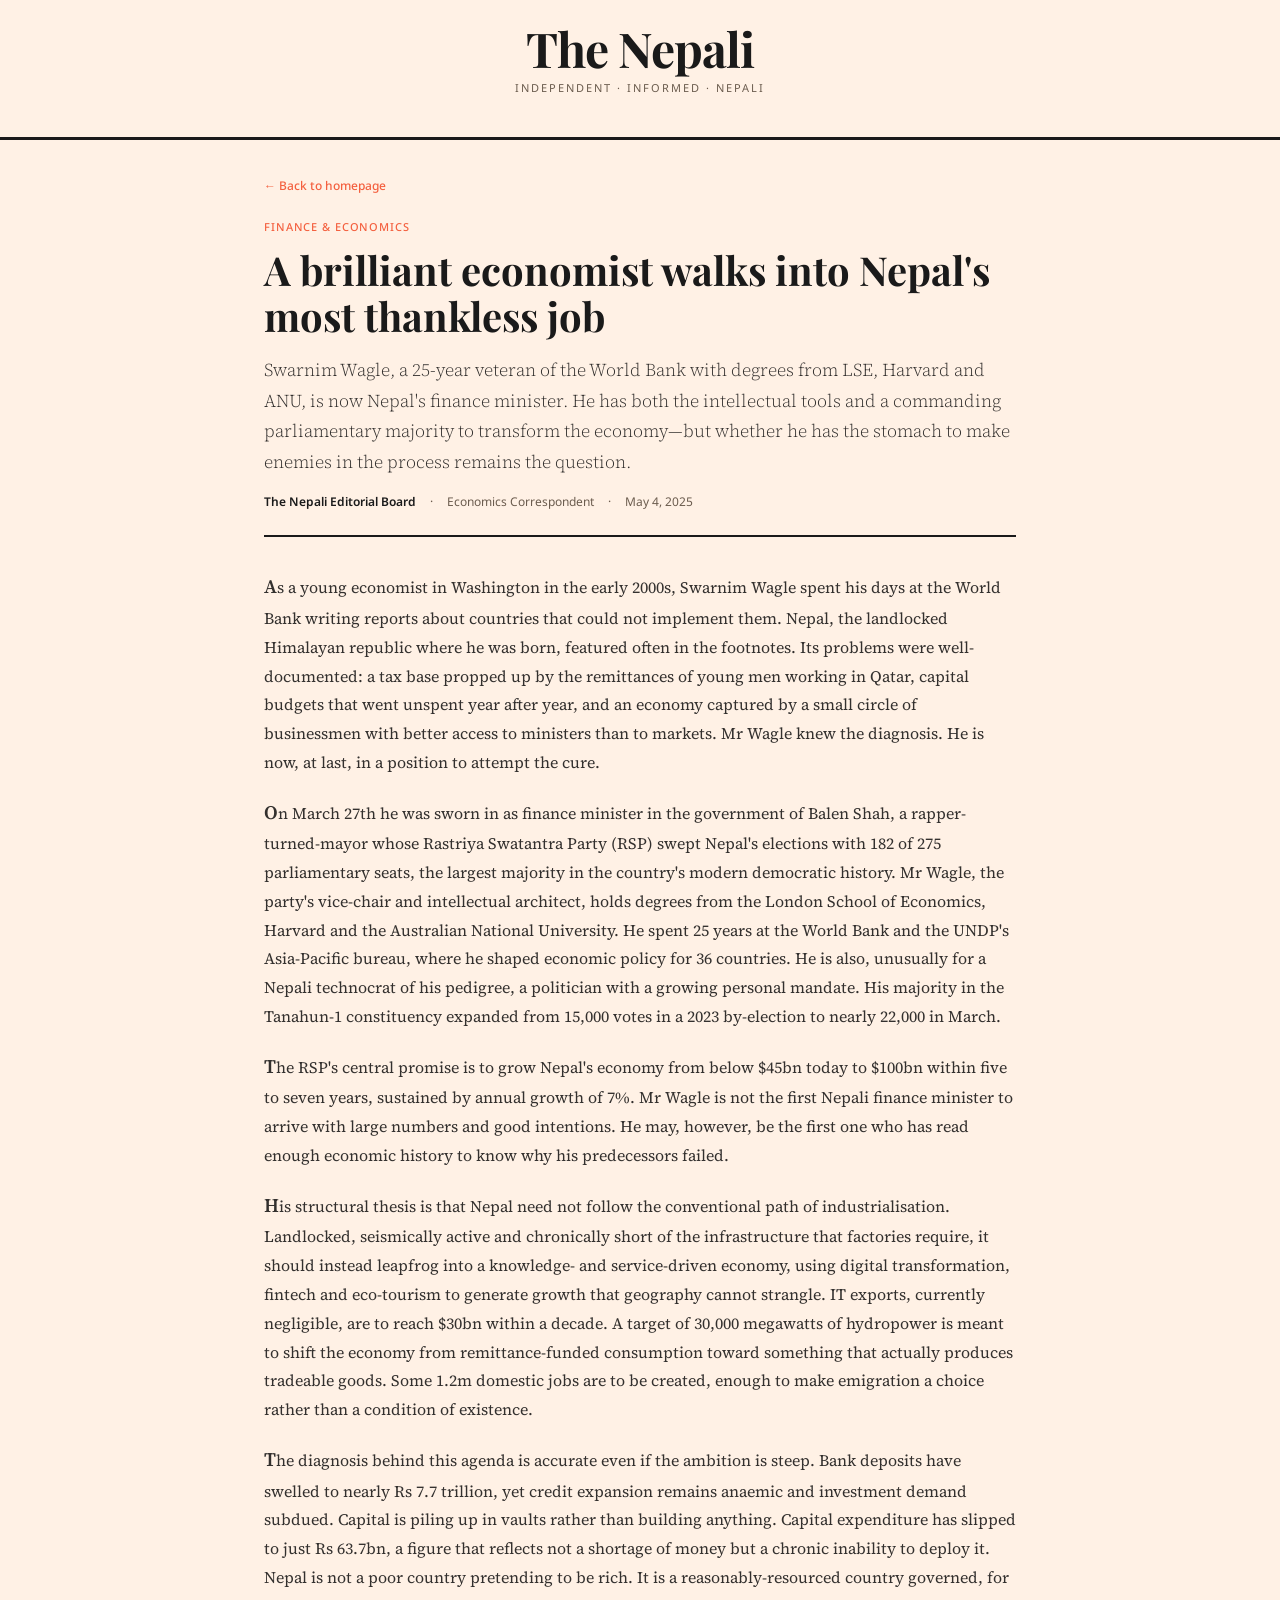
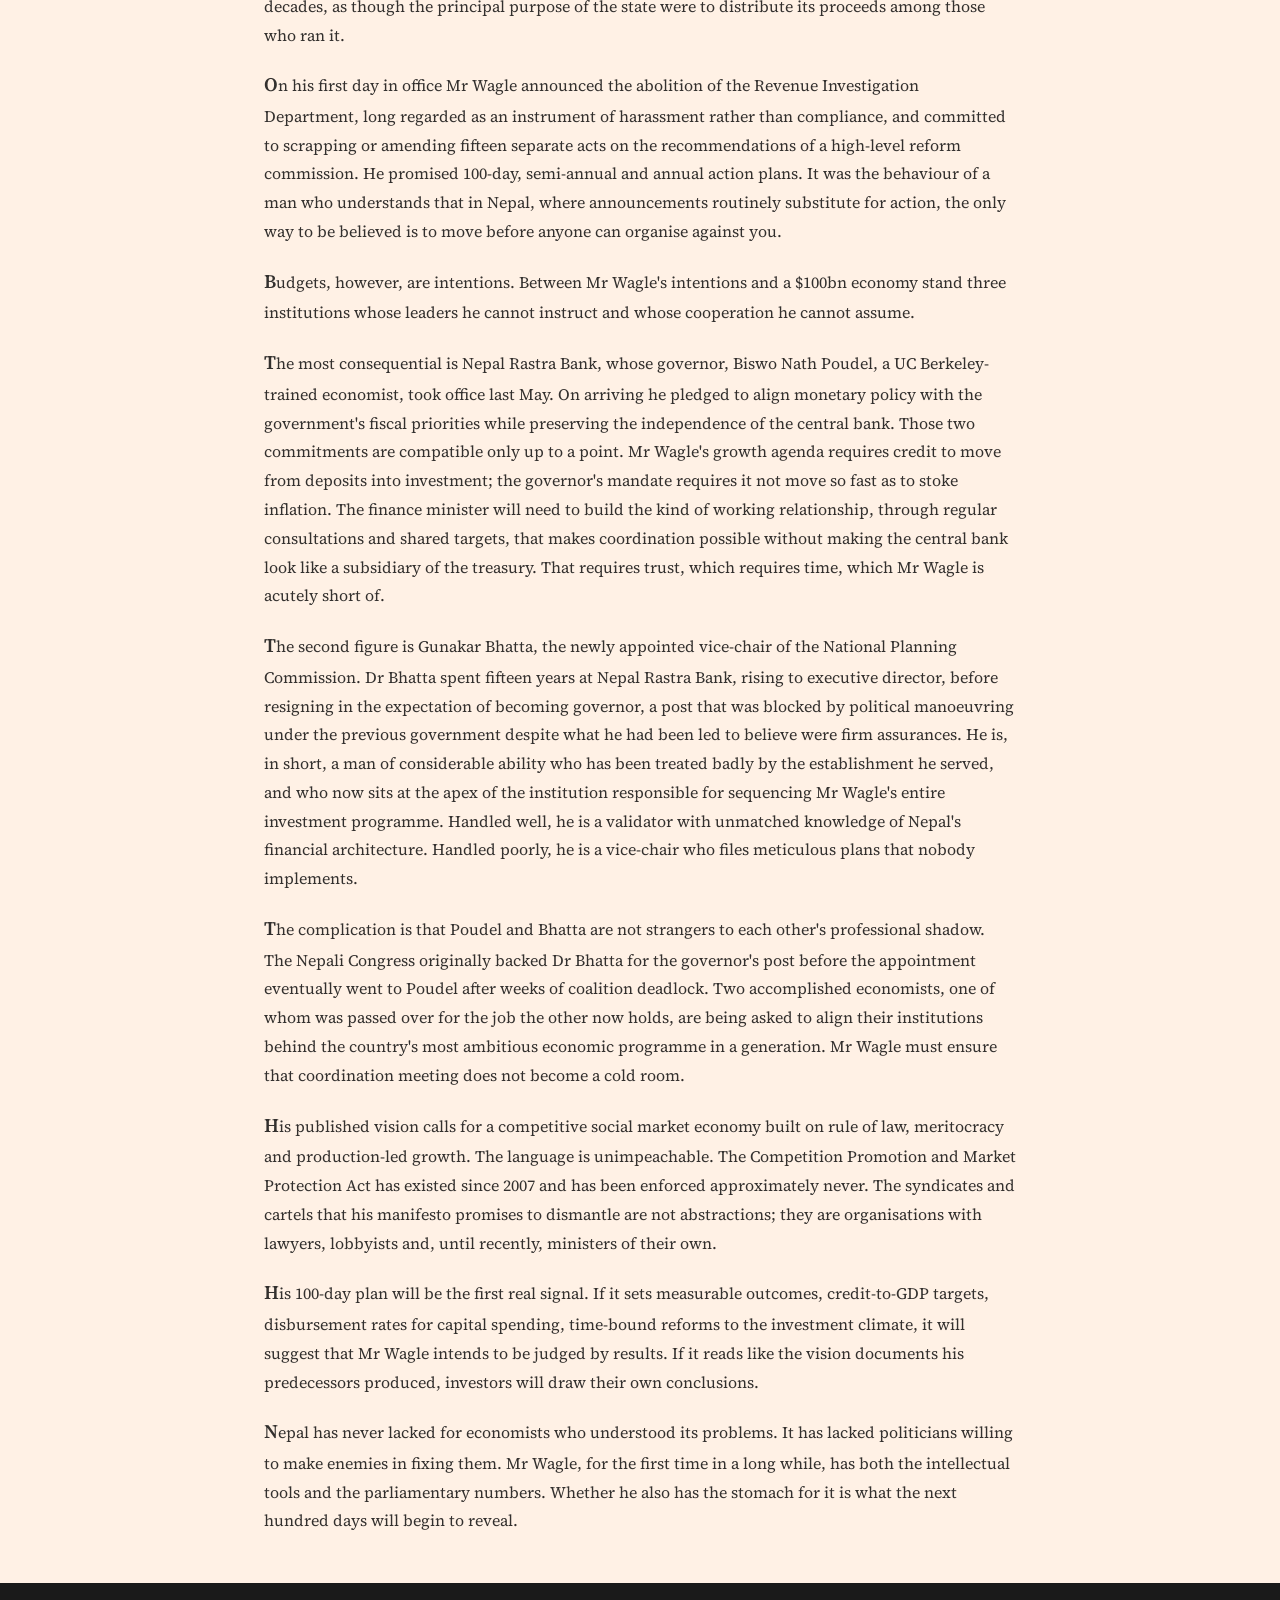
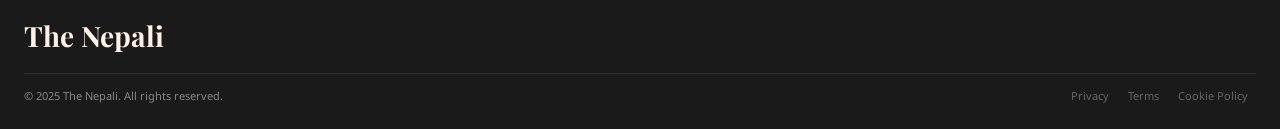
==== story-swarnim-wagle.html @ 5c68b899 "Add full story page for Swarnim Wagle article" ====
<!DOCTYPE html>
<html lang="en">
<head>
  <meta charset="UTF-8" />
  <meta name="viewport" content="width=device-width, initial-scale=1.0" />
  <title>A brilliant economist walks into Nepal's most thankless job – The Nepali</title>
  <link rel="preconnect" href="https://fonts.googleapis.com" />
  <link href="https://fonts.googleapis.com/css2?family=Playfair+Display:ital,wght@0,400;0,600;0,700;1,400;1,600&family=Source+Serif+4:ital,wght@0,300;0,400;0,600;1,300;1,400&family=Noto+Sans:wght@300;400;500&display=swap" rel="stylesheet" />
  <style>
    :root {
      --ft-pink:    #FFF1E5;
      --ft-salmon:  #F4603F;
      --ft-dark:    #1A1A1A;
      --ft-mid:     #33302E;
      --ft-warm:    #6B5C4E;
      --ft-border:  #CFC8C0;
      --ft-rule:    #E3DDD7;
      --ft-accent:  #C0392B;
      --ft-gold:    #A67C52;
      --ft-link:    #0F5499;
      --ft-light:   #F9F4EF;
      --serif:      'Playfair Display', Georgia, serif;
      --body-serif: 'Source Serif 4', Georgia, serif;
      --sans:       'Noto Sans', sans-serif;
    }

    *, *::before, *::after { box-sizing: border-box; margin: 0; padding: 0; }
    html { scroll-behavior: smooth; }

    body {
      background: var(--ft-pink);
      color: var(--ft-dark);
      font-family: var(--body-serif);
      font-size: 16px;
      line-height: 1.5;
    }

    a { color: inherit; text-decoration: none; }
    a:hover { color: var(--ft-salmon); }

    .container {
      max-width: 800px;
      margin: 0 auto;
      padding: 0 24px;
    }

    header {
      background: var(--ft-pink);
      border-bottom: 3px solid var(--ft-dark);
      padding: 24px 0;
      margin-bottom: 32px;
    }

    .masthead {
      text-align: center;
      margin-bottom: 16px;
    }

    .masthead h1 {
      font-family: var(--serif);
      font-size: 48px;
      font-weight: 700;
      letter-spacing: -1px;
      color: var(--ft-dark);
      line-height: 1;
      margin-bottom: 8px;
    }

    .tagline {
      font-family: var(--sans);
      font-size: 11px;
      color: var(--ft-warm);
      letter-spacing: .18em;
      text-transform: uppercase;
    }

    .back-link {
      font-family: var(--sans);
      font-size: 12px;
      color: var(--ft-salmon);
      font-weight: 500;
      display: inline-block;
      margin-bottom: 24px;
    }
    .back-link::before { content: '← '; }

    .article-header {
      margin-bottom: 32px;
      border-bottom: 2px solid var(--ft-dark);
      padding-bottom: 24px;
    }

    .article-kicker {
      font-family: var(--sans);
      font-size: 11px;
      font-weight: 500;
      letter-spacing: .08em;
      text-transform: uppercase;
      color: var(--ft-salmon);
      margin-bottom: 12px;
    }

    .article-headline {
      font-family: var(--serif);
      font-size: 40px;
      font-weight: 700;
      line-height: 1.15;
      color: var(--ft-dark);
      margin-bottom: 16px;
    }

    .article-deck {
      font-family: var(--body-serif);
      font-size: 18px;
      font-weight: 300;
      color: var(--ft-mid);
      line-height: 1.7;
      margin-bottom: 0;
    }

    .byline {
      font-family: var(--sans);
      font-size: 12px;
      color: var(--ft-warm);
      display: flex;
      gap: 12px;
      align-items: center;
      margin-top: 16px;
    }
    .byline strong { color: var(--ft-dark); font-weight: 600; }
    .byline-dot::after { content: '·'; margin: 0 2px; }

    .article-body {
      font-family: var(--body-serif);
      font-size: 16px;
      line-height: 1.8;
      color: var(--ft-mid);
    }

    .article-body p {
      margin-bottom: 18px;
    }

    .article-body p:first-letter {
      font-size: 1.2em;
      font-weight: 600;
    }

    footer {
      background: var(--ft-dark);
      color: #888;
      padding: 32px 0 24px;
      margin-top: 48px;
    }

    .footer-inner {
      max-width: 1280px;
      margin: 0 auto;
      padding: 0 24px;
    }

    .footer-logo {
      font-family: var(--serif);
      font-size: 28px;
      font-weight: 700;
      color: var(--ft-pink);
      margin-bottom: 16px;
    }

    .footer-bottom {
      padding-top: 14px;
      font-family: var(--sans);
      font-size: 11px;
      display: flex;
      justify-content: space-between;
      flex-wrap: wrap;
      gap: 8px;
      border-top: 1px solid #333;
    }
  </style>
</head>
<body>

  <header>
    <div class="container">
      <div class="masthead">
        <h1>The Nepali</h1>
        <div class="tagline">Independent · Informed · Nepali</div>
      </div>
    </div>
  </header>

  <div class="container">
    <a class="back-link" href="the-nepali.html">Back to homepage</a>

    <article>
      <div class="article-header">
        <div class="article-kicker">Finance & Economics</div>
        <h1 class="article-headline">A brilliant economist walks into Nepal's most thankless job</h1>
        <p class="article-deck">
          Swarnim Wagle, a 25-year veteran of the World Bank with degrees from LSE, Harvard and ANU, is now Nepal's finance minister. He has both the intellectual tools and a commanding parliamentary majority to transform the economy—but whether he has the stomach to make enemies in the process remains the question.
        </p>
        <div class="byline">
          <strong>The Nepali Editorial Board</strong>
          <span class="byline-dot"></span>
          Economics Correspondent
          <span class="byline-dot"></span>
          May 4, 2025
        </div>
      </div>

      <div class="article-body">
        <p>As a young economist in Washington in the early 2000s, Swarnim Wagle spent his days at the World Bank writing reports about countries that could not implement them. Nepal, the landlocked Himalayan republic where he was born, featured often in the footnotes. Its problems were well-documented: a tax base propped up by the remittances of young men working in Qatar, capital budgets that went unspent year after year, and an economy captured by a small circle of businessmen with better access to ministers than to markets. Mr Wagle knew the diagnosis. He is now, at last, in a position to attempt the cure.</p>

        <p>On March 27th he was sworn in as finance minister in the government of Balen Shah, a rapper-turned-mayor whose Rastriya Swatantra Party (RSP) swept Nepal's elections with 182 of 275 parliamentary seats, the largest majority in the country's modern democratic history. Mr Wagle, the party's vice-chair and intellectual architect, holds degrees from the London School of Economics, Harvard and the Australian National University. He spent 25 years at the World Bank and the UNDP's Asia-Pacific bureau, where he shaped economic policy for 36 countries. He is also, unusually for a Nepali technocrat of his pedigree, a politician with a growing personal mandate. His majority in the Tanahun-1 constituency expanded from 15,000 votes in a 2023 by-election to nearly 22,000 in March.</p>

        <p>The RSP's central promise is to grow Nepal's economy from below $45bn today to $100bn within five to seven years, sustained by annual growth of 7%. Mr Wagle is not the first Nepali finance minister to arrive with large numbers and good intentions. He may, however, be the first one who has read enough economic history to know why his predecessors failed.</p>

        <p>His structural thesis is that Nepal need not follow the conventional path of industrialisation. Landlocked, seismically active and chronically short of the infrastructure that factories require, it should instead leapfrog into a knowledge- and service-driven economy, using digital transformation, fintech and eco-tourism to generate growth that geography cannot strangle. IT exports, currently negligible, are to reach $30bn within a decade. A target of 30,000 megawatts of hydropower is meant to shift the economy from remittance-funded consumption toward something that actually produces tradeable goods. Some 1.2m domestic jobs are to be created, enough to make emigration a choice rather than a condition of existence.</p>

        <p>The diagnosis behind this agenda is accurate even if the ambition is steep. Bank deposits have swelled to nearly Rs 7.7 trillion, yet credit expansion remains anaemic and investment demand subdued. Capital is piling up in vaults rather than building anything. Capital expenditure has slipped to just Rs 63.7bn, a figure that reflects not a shortage of money but a chronic inability to deploy it. Nepal is not a poor country pretending to be rich. It is a reasonably-resourced country governed, for decades, as though the principal purpose of the state were to distribute its proceeds among those who ran it.</p>

        <p>On his first day in office Mr Wagle announced the abolition of the Revenue Investigation Department, long regarded as an instrument of harassment rather than compliance, and committed to scrapping or amending fifteen separate acts on the recommendations of a high-level reform commission. He promised 100-day, semi-annual and annual action plans. It was the behaviour of a man who understands that in Nepal, where announcements routinely substitute for action, the only way to be believed is to move before anyone can organise against you.</p>

        <p>Budgets, however, are intentions. Between Mr Wagle's intentions and a $100bn economy stand three institutions whose leaders he cannot instruct and whose cooperation he cannot assume.</p>

        <p>The most consequential is Nepal Rastra Bank, whose governor, Biswo Nath Poudel, a UC Berkeley-trained economist, took office last May. On arriving he pledged to align monetary policy with the government's fiscal priorities while preserving the independence of the central bank. Those two commitments are compatible only up to a point. Mr Wagle's growth agenda requires credit to move from deposits into investment; the governor's mandate requires it not move so fast as to stoke inflation. The finance minister will need to build the kind of working relationship, through regular consultations and shared targets, that makes coordination possible without making the central bank look like a subsidiary of the treasury. That requires trust, which requires time, which Mr Wagle is acutely short of.</p>

        <p>The second figure is Gunakar Bhatta, the newly appointed vice-chair of the National Planning Commission. Dr Bhatta spent fifteen years at Nepal Rastra Bank, rising to executive director, before resigning in the expectation of becoming governor, a post that was blocked by political manoeuvring under the previous government despite what he had been led to believe were firm assurances. He is, in short, a man of considerable ability who has been treated badly by the establishment he served, and who now sits at the apex of the institution responsible for sequencing Mr Wagle's entire investment programme. Handled well, he is a validator with unmatched knowledge of Nepal's financial architecture. Handled poorly, he is a vice-chair who files meticulous plans that nobody implements.</p>

        <p>The complication is that Poudel and Bhatta are not strangers to each other's professional shadow. The Nepali Congress originally backed Dr Bhatta for the governor's post before the appointment eventually went to Poudel after weeks of coalition deadlock. Two accomplished economists, one of whom was passed over for the job the other now holds, are being asked to align their institutions behind the country's most ambitious economic programme in a generation. Mr Wagle must ensure that coordination meeting does not become a cold room.</p>

        <p>His published vision calls for a competitive social market economy built on rule of law, meritocracy and production-led growth. The language is unimpeachable. The Competition Promotion and Market Protection Act has existed since 2007 and has been enforced approximately never. The syndicates and cartels that his manifesto promises to dismantle are not abstractions; they are organisations with lawyers, lobbyists and, until recently, ministers of their own.</p>

        <p>His 100-day plan will be the first real signal. If it sets measurable outcomes, credit-to-GDP targets, disbursement rates for capital spending, time-bound reforms to the investment climate, it will suggest that Mr Wagle intends to be judged by results. If it reads like the vision documents his predecessors produced, investors will draw their own conclusions.</p>

        <p>Nepal has never lacked for economists who understood its problems. It has lacked politicians willing to make enemies in fixing them. Mr Wagle, for the first time in a long while, has both the intellectual tools and the parliamentary numbers. Whether he also has the stomach for it is what the next hundred days will begin to reveal.</p>
      </div>
    </article>
  </div>

  <footer>
    <div class="footer-inner">
      <div class="footer-logo">The Nepali</div>
      <div class="footer-bottom">
        <span>© 2025 The Nepali. All rights reserved.</span>
        <span>
          <a href="#" style="color:#666;margin:0 8px;">Privacy</a>
          <a href="#" style="color:#666;margin:0 8px;">Terms</a>
          <a href="#" style="color:#666;margin:0 8px;">Cookie Policy</a>
        </span>
      </div>
    </div>
  </footer>

</body>
</html>
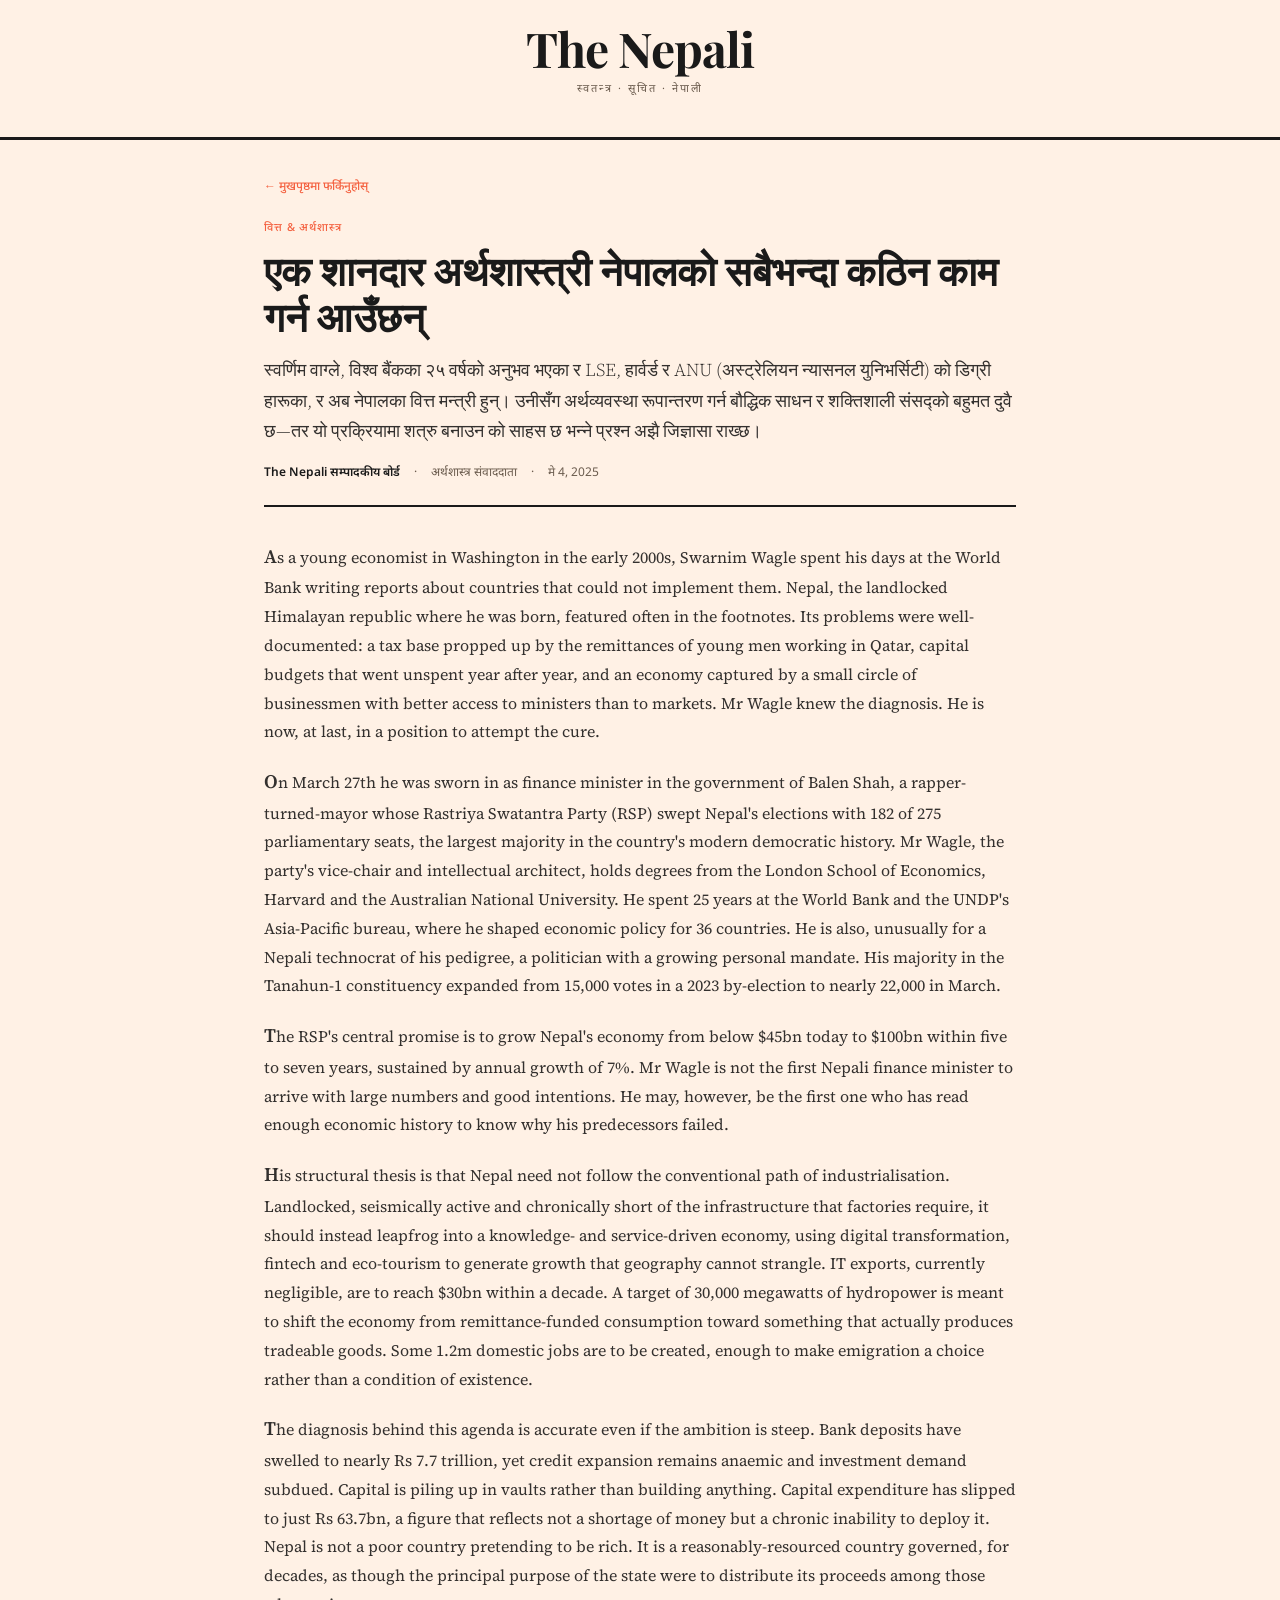
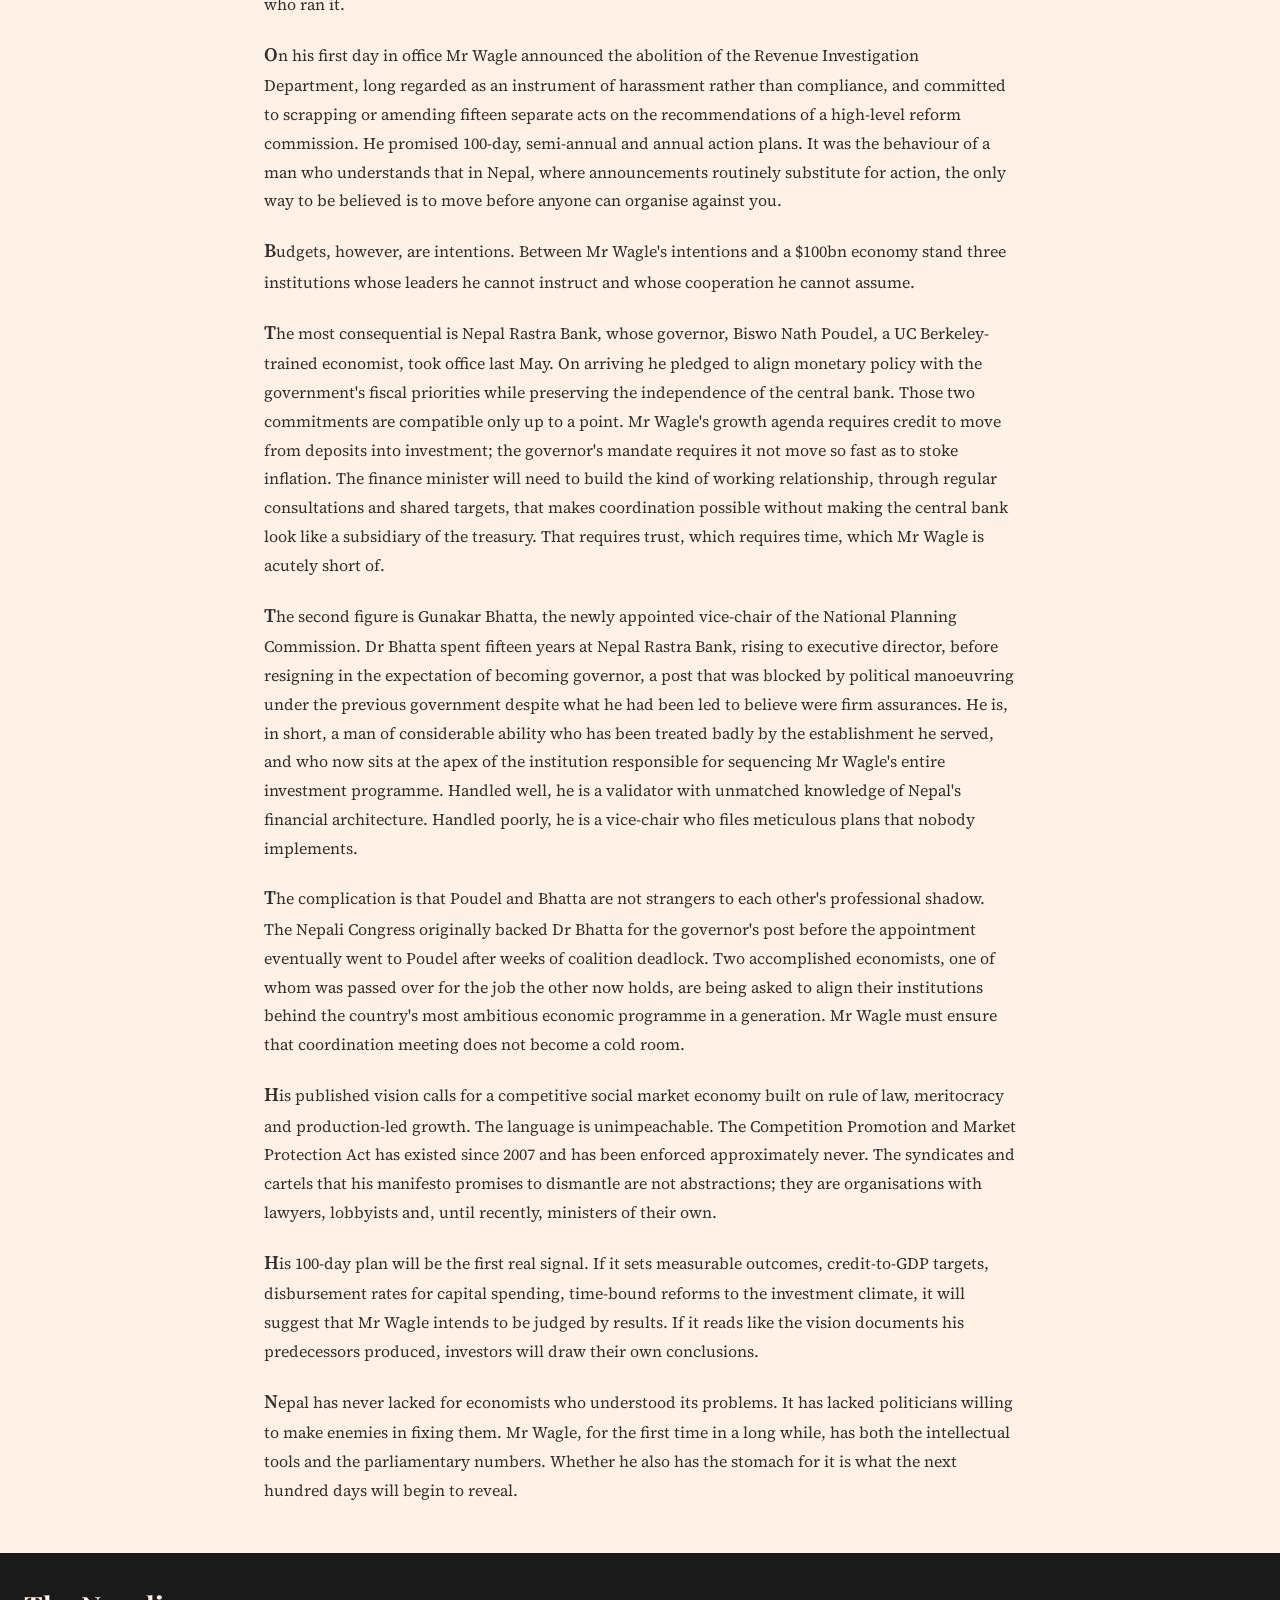
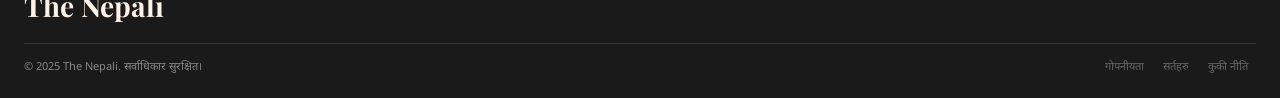
==== commit 389f1b4d: "Translate site to Nepali language" ====
--- a/story-swarnim-wagle.html
+++ b/story-swarnim-wagle.html
@@ -185,27 +185,27 @@
     <div class="container">
       <div class="masthead">
         <h1>The Nepali</h1>
-        <div class="tagline">Independent · Informed · Nepali</div>
+        <div class="tagline">स्वतन्त्र · सूचित · नेपाली</div>
       </div>
     </div>
   </header>
 
   <div class="container">
-    <a class="back-link" href="the-nepali.html">Back to homepage</a>
+    <a class="back-link" href="the-nepali.html">मुखपृष्ठमा फर्किनुहोस्</a>
 
     <article>
       <div class="article-header">
-        <div class="article-kicker">Finance & Economics</div>
-        <h1 class="article-headline">A brilliant economist walks into Nepal's most thankless job</h1>
+        <div class="article-kicker">वित्त &amp; अर्थशास्त्र</div>
+        <h1 class="article-headline">एक शानदार अर्थशास्त्री नेपालको सबैभन्दा कठिन काम गर्न आउँछन्</h1>
         <p class="article-deck">
-          Swarnim Wagle, a 25-year veteran of the World Bank with degrees from LSE, Harvard and ANU, is now Nepal's finance minister. He has both the intellectual tools and a commanding parliamentary majority to transform the economy—but whether he has the stomach to make enemies in the process remains the question.
+          स्वर्णिम वाग्ले, विश्व बैंकका २५ वर्षको अनुभव भएका र LSE, हार्वर्ड र ANU (अस्ट्रेलियन न्यासनल युनिभर्सिटी) को डिग्री हारूका, र अब नेपालका वित्त मन्त्री हुन्। उनीसँग अर्थव्यवस्था रूपान्तरण गर्न बौद्धिक साधन र शक्तिशाली संसद्को बहुमत दुवै छ—तर यो प्रक्रियामा शत्रु बनाउन को साहस छ भन्ने प्रश्न अझै जिज्ञासा राख्छ।
         </p>
         <div class="byline">
-          <strong>The Nepali Editorial Board</strong>
+          <strong>The Nepali सम्पादकीय बोर्ड</strong>
           <span class="byline-dot"></span>
-          Economics Correspondent
+          अर्थशास्त्र संवाददाता
           <span class="byline-dot"></span>
-          May 4, 2025
+          मे 4, 2025
         </div>
       </div>
 
@@ -243,11 +243,11 @@
     <div class="footer-inner">
       <div class="footer-logo">The Nepali</div>
       <div class="footer-bottom">
-        <span>© 2025 The Nepali. All rights reserved.</span>
+        <span>© 2025 The Nepali. सर्वाधिकार सुरक्षित।</span>
         <span>
-          <a href="#" style="color:#666;margin:0 8px;">Privacy</a>
-          <a href="#" style="color:#666;margin:0 8px;">Terms</a>
-          <a href="#" style="color:#666;margin:0 8px;">Cookie Policy</a>
+          <a href="#" style="color:#666;margin:0 8px;">गोपनीयता</a>
+          <a href="#" style="color:#666;margin:0 8px;">सर्तहरु</a>
+          <a href="#" style="color:#666;margin:0 8px;">कुकी नीति</a>
         </span>
       </div>
     </div>
